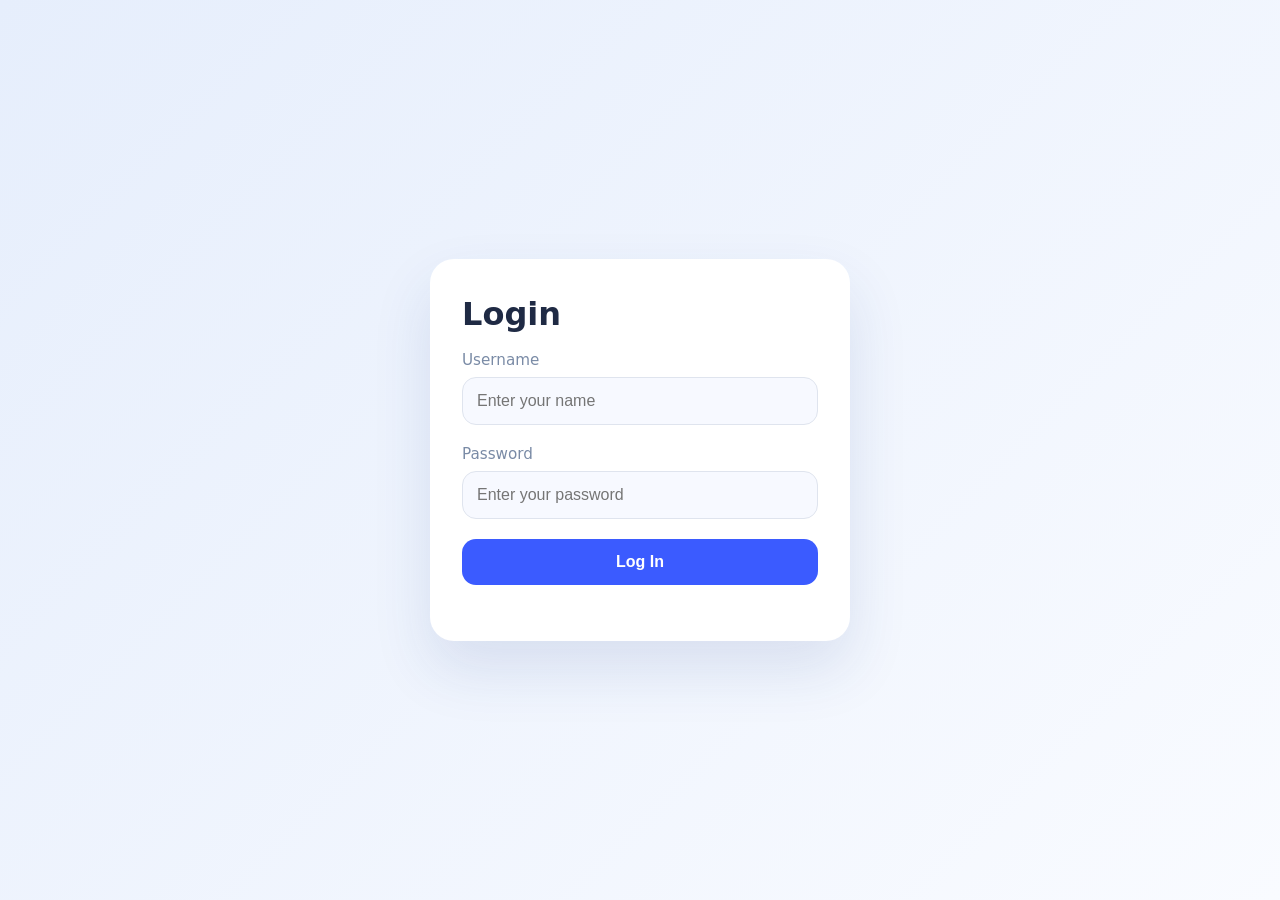
==== index.html @ acd59450 "update files" ====
<!DOCTYPE html>
<html lang="en">
<head>
  <meta charset="UTF-8">
  <meta name="viewport" content="width=device-width, initial-scale=1.0">
  <title>Login Demo</title>
  <link rel="stylesheet" href="style.css">
</head>
<body>
  <div class="container">
    <div class="card" id="login-card">
      <h1>Login</h1>
      <form id="login-form">
        <label for="username">Username</label>
        <input type="text" id="username" name="username" placeholder="Enter your name" required>

        <label for="password">Password</label>
        <input type="password" id="password" name="password" placeholder="Enter your password" required>

        <button type="submit">Log In</button>
        <p class="error-message" id="error-message"></p>
      </form>
    </div>

    <div class="card welcome-card hidden" id="welcome-card">
      <h1>Welcome</h1>
      <p id="welcome-text">Hello, user!</p>
      <button id="logout-button">Log Out</button>
    </div>
  </div>
  <script src="script.js"></script>
</body>
</html>
---- style.css ----
:root {
  --background: #f2f7ff;
  --card: #ffffff;
  --primary: #3b5bff;
  --text: #1f2a44;
  --muted: #7a8ba6;
  --error: #d64550;
}

* {
  box-sizing: border-box;
}

body {
  margin: 0;
  font-family: Inter, system-ui, -apple-system, BlinkMacSystemFont, "Segoe UI", sans-serif;
  background: linear-gradient(135deg, #e6eefc 0%, #f9fbff 100%);
  min-height: 100vh;
  display: grid;
  place-items: center;
  color: var(--text);
}

.container {
  width: min(420px, calc(100vw - 32px));
}

.card {
  background: var(--card);
  border-radius: 24px;
  box-shadow: 0 28px 60px rgba(36, 62, 138, 0.12);
  padding: 36px 32px;
  transition: transform 0.3s ease, opacity 0.3s ease;
}

.card.hidden {
  display: none;
}

h1 {
  margin: 0 0 18px;
  font-size: 2rem;
}

label {
  display: block;
  margin-bottom: 8px;
  color: var(--muted);
  font-size: 0.95rem;
}

input {
  width: 100%;
  padding: 14px 14px;
  margin-bottom: 20px;
  border: 1px solid #dfe4ee;
  border-radius: 14px;
  background: #f7f9ff;
  font-size: 1rem;
  color: var(--text);
}

button {
  width: 100%;
  padding: 14px 16px;
  border: none;
  border-radius: 14px;
  font-size: 1rem;
  font-weight: 600;
  color: #ffffff;
  background: var(--primary);
  cursor: pointer;
  transition: background 0.2s ease;
}

button:hover {
  background: #354ce8;
}

.error-message {
  min-height: 20px;
  margin: 0;
  color: var(--error);
  font-size: 0.95rem;
}

.welcome-card p {
  margin: 0 0 24px;
  font-size: 1.1rem;
  color: var(--muted);
}
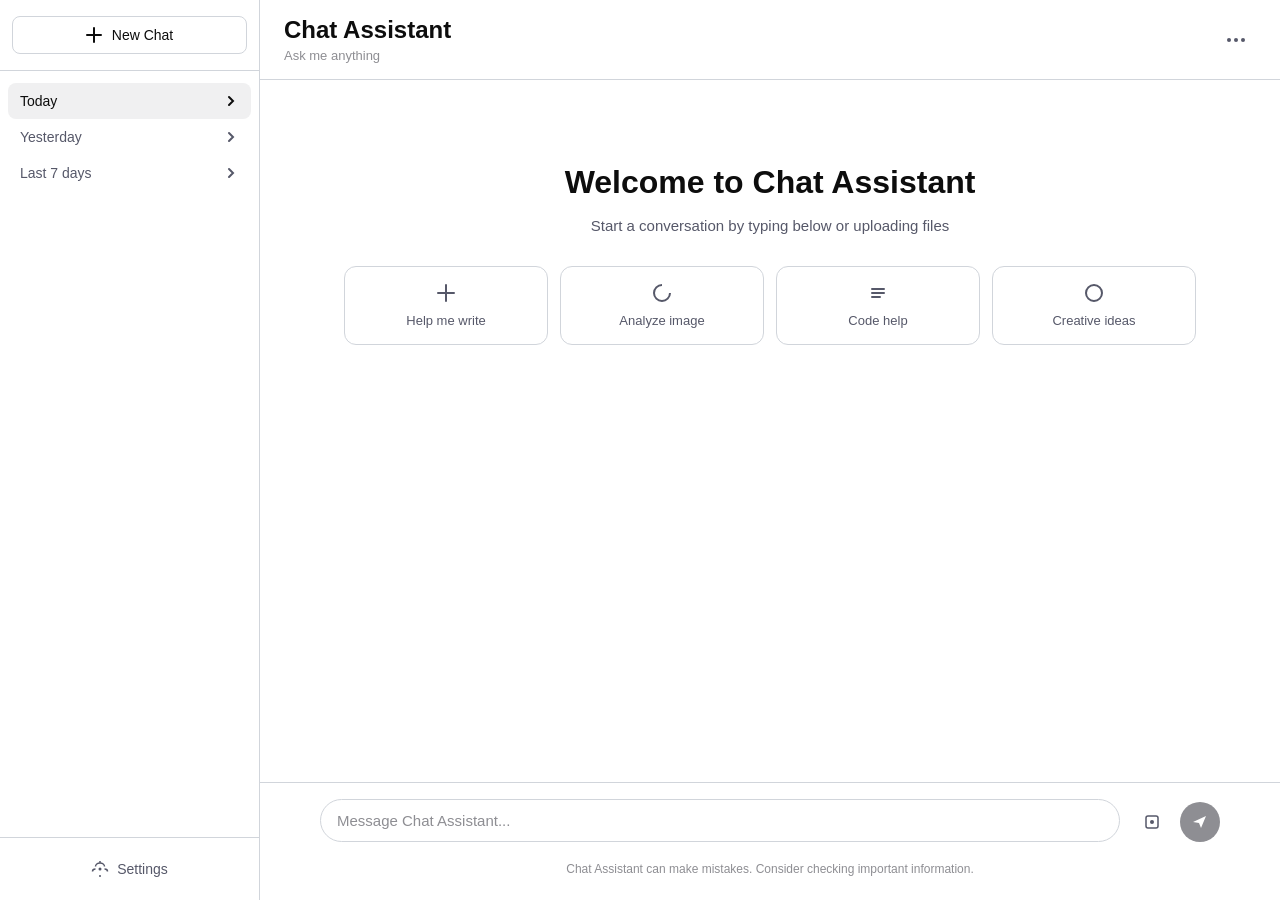
==== commit fa3101e2: "gpt" ====
--- a/index.html
+++ b/index.html
@@ -3,31 +3,137 @@
 <head>
   <meta charset="UTF-8">
   <meta name="viewport" content="width=device-width, initial-scale=1.0">
-  <title>Login Demo</title>
+  <title>ChatGPT Clone</title>
   <link rel="stylesheet" href="style.css">
 </head>
 <body>
-  <div class="container">
-    <div class="card" id="login-card">
-      <h1>Login</h1>
-      <form id="login-form">
-        <label for="username">Username</label>
-        <input type="text" id="username" name="username" placeholder="Enter your name" required>
+  <div class="app-container">
+    <!-- Sidebar -->
+    <aside class="sidebar">
+      <div class="sidebar-header">
+        <button class="new-chat-btn" id="new-chat-btn">
+          <svg width="16" height="16" viewBox="0 0 16 16" fill="none">
+            <path d="M8 1V15M1 8H15" stroke="currentColor" stroke-width="2" stroke-linecap="round"/>
+          </svg>
+          New Chat
+        </button>
+      </div>
 
-        <label for="password">Password</label>
-        <input type="password" id="password" name="password" placeholder="Enter your password" required>
+      <div class="chat-history" id="chat-history">
+        <div class="chat-item active">
+          <span>Today</span>
+          <svg width="16" height="16" viewBox="0 0 16 16" fill="none">
+            <path d="M6 4L10 8L6 12" stroke="currentColor" stroke-width="2" stroke-linecap="round"/>
+          </svg>
+        </div>
+        <div class="chat-item">
+          <span>Yesterday</span>
+          <svg width="16" height="16" viewBox="0 0 16 16" fill="none">
+            <path d="M6 4L10 8L6 12" stroke="currentColor" stroke-width="2" stroke-linecap="round"/>
+          </svg>
+        </div>
+        <div class="chat-item">
+          <span>Last 7 days</span>
+          <svg width="16" height="16" viewBox="0 0 16 16" fill="none">
+            <path d="M6 4L10 8L6 12" stroke="currentColor" stroke-width="2" stroke-linecap="round"/>
+          </svg>
+        </div>
+      </div>
 
-        <button type="submit">Log In</button>
-        <p class="error-message" id="error-message"></p>
-      </form>
-    </div>
+      <div class="sidebar-footer">
+        <button class="settings-btn">
+          <svg width="18" height="18" viewBox="0 0 18 18" fill="none">
+            <circle cx="9" cy="9" r="1.5" fill="currentColor"/>
+            <path d="M9 3C6.5 3 4.5 4.5 4.5 6.5M9 3C11.5 3 13.5 4.5 13.5 6.5M9 3V1" stroke="currentColor" stroke-width="1.5"/>
+            <path d="M4.5 9C3 9 1.5 10 1.5 11.5M13.5 9C15 9 16.5 10 16.5 11.5M9 15V17" stroke="currentColor" stroke-width="1.5"/>
+          </svg>
+          Settings
+        </button>
+      </div>
+    </aside>
 
-    <div class="card welcome-card hidden" id="welcome-card">
-      <h1>Welcome</h1>
-      <p id="welcome-text">Hello, user!</p>
-      <button id="logout-button">Log Out</button>
-    </div>
+    <!-- Main Chat Area -->
+    <main class="chat-container">
+      <!-- Header -->
+      <header class="chat-header">
+        <div class="header-title">
+          <h1>Chat Assistant</h1>
+          <p>Ask me anything</p>
+        </div>
+        <button class="menu-btn">
+          <svg width="24" height="24" viewBox="0 0 24 24" fill="none">
+            <circle cx="12" cy="12" r="2" fill="currentColor"/>
+            <circle cx="19" cy="12" r="2" fill="currentColor"/>
+            <circle cx="5" cy="12" r="2" fill="currentColor"/>
+          </svg>
+        </button>
+      </header>
+
+      <!-- Messages Area -->
+      <div class="messages-area" id="messages-area">
+        <div class="messages-container">
+          <div class="welcome-section">
+            <h2>Welcome to Chat Assistant</h2>
+            <p>Start a conversation by typing below or uploading files</p>
+            
+            <div class="suggested-prompts">
+              <div class="prompt-card">
+                <svg width="20" height="20" viewBox="0 0 20 20" fill="none">
+                  <path d="M10 2V18M2 10H18" stroke="currentColor" stroke-width="2" stroke-linecap="round"/>
+                </svg>
+                <span>Help me write</span>
+              </div>
+              <div class="prompt-card">
+                <svg width="20" height="20" viewBox="0 0 20 20" fill="none">
+                  <path d="M10 2C5.58 2 2 5.58 2 10S5.58 18 10 18S18 14.42 18 10" stroke="currentColor" stroke-width="2"/>
+                </svg>
+                <span>Analyze image</span>
+              </div>
+              <div class="prompt-card">
+                <svg width="20" height="20" viewBox="0 0 20 20" fill="none">
+                  <path d="M4 6H16M4 10H16M4 14H12" stroke="currentColor" stroke-width="2" stroke-linecap="round"/>
+                </svg>
+                <span>Code help</span>
+              </div>
+              <div class="prompt-card">
+                <svg width="20" height="20" viewBox="0 0 20 20" fill="none">
+                  <path d="M10 2C5.58 2 2 5.58 2 10S5.58 18 10 18S18 14.42 18 10S14.42 2 10 2Z" stroke="currentColor" stroke-width="2"/>
+                </svg>
+                <span>Creative ideas</span>
+              </div>
+            </div>
+          </div>
+        </div>
+      </div>
+
+      <!-- Input Area -->
+      <div class="input-section">
+        <div class="search-bar">
+          <textarea id="message-input" placeholder="Message Chat Assistant..." rows="1"></textarea>
+          
+          <div class="input-actions">
+            <button class="attach-btn" id="attach-btn" title="Upload media">
+              <svg width="20" height="20" viewBox="0 0 20 20" fill="none">
+                <path d="M14 4H6C4.9 4 4 4.9 4 6V14C4 15.1 4.9 16 6 16H14C15.1 16 16 15.1 16 14V6C16 4.9 15.1 4 14 4Z" stroke="currentColor" stroke-width="1.5"/>
+                <circle cx="10" cy="10" r="2" fill="currentColor"/>
+              </svg>
+            </button>
+            <input type="file" id="file-input" accept="image/*,video/*,audio/*,.pdf,.txt,.doc,.docx" hidden>
+            
+            <button class="send-btn" id="send-btn" title="Send message">
+              <svg width="16" height="16" viewBox="0 0 16 16" fill="none">
+                <path d="M1 8L14 2L9 14L7 9L1 8Z" fill="currentColor"/>
+              </svg>
+            </button>
+          </div>
+        </div>
+        
+        <div class="file-preview" id="file-preview"></div>
+        <p class="input-hint">Chat Assistant can make mistakes. Consider checking important information.</p>
+      </div>
+    </main>
   </div>
+
   <script src="script.js"></script>
 </body>
 </html>
--- a/style.css
+++ b/style.css
@@ -1,91 +1,400 @@
 :root {
-  --background: #f2f7ff;
-  --card: #ffffff;
-  --primary: #3b5bff;
-  --text: #1f2a44;
-  --muted: #7a8ba6;
-  --error: #d64550;
+  --bg-primary: #ffffff;
+  --bg-secondary: #f7f7f8;
+  --bg-tertiary: #ececf1;
+  --text-primary: #0d0d0d;
+  --text-secondary: #565869;
+  --text-tertiary: #8e8e93;
+  --border-color: #d1d5db;
+  --accent: #10a37f;
+  --accent-light: #e7f6f2;
+  --message-user: #10a37f;
+  --message-assistant: #f7f7f8;
+  --hover: #f0f0f1;
 }
 
 * {
   box-sizing: border-box;
 }
 
+html, body {
+  height: 100%;
+  margin: 0;
+  padding: 0;
+}
+
 body {
+  font-family: -apple-system, BlinkMacSystemFont, "Segoe UI", Helvetica, Arial, sans-serif;
+  background: var(--bg-primary);
+  color: var(--text-primary);
+  overflow: hidden;
+}
+
+.app-container {
+  display: flex;
+  height: 100vh;
+  background: var(--bg-primary);
+}
+
+/* Sidebar */
+.sidebar {
+  width: 260px;
+  background: var(--bg-primary);
+  border-right: 1px solid var(--border-color);
+  display: flex;
+  flex-direction: column;
+  overflow-y: auto;
+  flex-shrink: 0;
+}
+
+.sidebar-header {
+  padding: 16px 12px;
+  border-bottom: 1px solid var(--border-color);
+}
+
+.new-chat-btn {
+  width: 100%;
+  display: flex;
+  align-items: center;
+  justify-content: center;
+  gap: 10px;
+  padding: 10px 12px;
+  border: 1px solid var(--border-color);
+  border-radius: 8px;
+  background: var(--bg-primary);
+  color: var(--text-primary);
+  font-size: 14px;
+  font-weight: 500;
+  cursor: pointer;
+  transition: background 0.2s;
+}
+
+.new-chat-btn:hover {
+  background: var(--hover);
+}
+
+.chat-history {
+  flex: 1;
+  overflow-y: auto;
+  padding: 12px 0;
+}
+
+.chat-item {
+  display: flex;
+  align-items: center;
+  justify-content: space-between;
+  padding: 10px 12px;
+  margin: 0 8px;
+  border-radius: 8px;
+  font-size: 14px;
+  color: var(--text-secondary);
+  cursor: pointer;
+  transition: background 0.2s;
+}
+
+.chat-item:hover {
+  background: var(--hover);
+  color: var(--text-primary);
+}
+
+.chat-item.active {
+  background: var(--hover);
+  color: var(--text-primary);
+}
+
+.sidebar-footer {
+  padding: 12px;
+  border-top: 1px solid var(--border-color);
+}
+
+.settings-btn {
+  width: 100%;
+  display: flex;
+  align-items: center;
+  justify-content: center;
+  gap: 8px;
+  padding: 10px 12px;
+  border: none;
+  border-radius: 8px;
+  background: transparent;
+  color: var(--text-secondary);
+  font-size: 14px;
+  cursor: pointer;
+  transition: background 0.2s;
+}
+
+.settings-btn:hover {
+  background: var(--hover);
+  color: var(--text-primary);
+}
+
+/* Chat Container */
+.chat-container {
+  flex: 1;
+  display: flex;
+  flex-direction: column;
+  overflow: hidden;
+}
+
+/* Header */
+.chat-header {
+  display: flex;
+  align-items: center;
+  justify-content: space-between;
+  padding: 16px 24px;
+  border-bottom: 1px solid var(--border-color);
+  background: var(--bg-primary);
+}
+
+.header-title {
   margin: 0;
-  font-family: Inter, system-ui, -apple-system, BlinkMacSystemFont, "Segoe UI", sans-serif;
-  background: linear-gradient(135deg, #e6eefc 0%, #f9fbff 100%);
-  min-height: 100vh;
+}
+
+.header-title h1 {
+  margin: 0;
+  font-size: 24px;
+  font-weight: 600;
+}
+
+.header-title p {
+  margin: 4px 0 0;
+  font-size: 13px;
+  color: var(--text-tertiary);
+}
+
+.menu-btn {
+  background: none;
+  border: none;
+  cursor: pointer;
+  color: var(--text-secondary);
+  padding: 8px;
+  display: flex;
+  align-items: center;
+  justify-content: center;
+  border-radius: 8px;
+  transition: background 0.2s;
+}
+
+.menu-btn:hover {
+  background: var(--hover);
+  color: var(--text-primary);
+}
+
+/* Messages Area */
+.messages-area {
+  flex: 1;
+  overflow-y: auto;
+  padding: 24px;
+}
+
+.messages-container {
+  max-width: 900px;
+  margin: 0 auto;
+}
+
+.welcome-section {
+  text-align: center;
+  padding: 60px 24px;
+}
+
+.welcome-section h2 {
+  font-size: 32px;
+  font-weight: 600;
+  margin: 0 0 16px;
+  color: var(--text-primary);
+}
+
+.welcome-section p {
+  font-size: 15px;
+  color: var(--text-secondary);
+  margin: 0 0 32px;
+}
+
+.suggested-prompts {
   display: grid;
-  place-items: center;
-  color: var(--text);
-}
-
-.container {
-  width: min(420px, calc(100vw - 32px));
-}
-
-.card {
-  background: var(--card);
+  grid-template-columns: repeat(auto-fit, minmax(160px, 1fr));
+  gap: 12px;
+  margin-top: 24px;
+}
+
+.prompt-card {
+  display: flex;
+  flex-direction: column;
+  align-items: center;
+  gap: 10px;
+  padding: 16px;
+  border: 1px solid var(--border-color);
+  border-radius: 12px;
+  background: var(--bg-primary);
+  cursor: pointer;
+  transition: all 0.2s;
+  color: var(--text-secondary);
+  font-size: 13px;
+}
+
+.prompt-card:hover {
+  background: var(--hover);
+  border-color: var(--accent);
+  color: var(--accent);
+}
+
+/* Message Styles */
+.message {
+  display: flex;
+  gap: 12px;
+  margin-bottom: 16px;
+  animation: slideIn 0.3s ease-out;
+}
+
+@keyframes slideIn {
+  from {
+    opacity: 0;
+    transform: translateY(10px);
+  }
+  to {
+    opacity: 1;
+    transform: translateY(0);
+  }
+}
+
+.message.user {
+  justify-content: flex-end;
+}
+
+.message-content {
+  max-width: 60%;
+  padding: 12px 16px;
+  border-radius: 16px;
+  font-size: 15px;
+  line-height: 1.5;
+}
+
+.message.user .message-content {
+  background: var(--message-user);
+  color: white;
+  border-radius: 18px;
+}
+
+.message.assistant .message-content {
+  background: var(--message-assistant);
+  color: var(--text-primary);
+}
+
+/* Input Section */
+.input-section {
+  padding: 16px 24px 24px;
+  border-top: 1px solid var(--border-color);
+  background: var(--bg-primary);
+  flex-shrink: 0;
+}
+
+.search-bar {
+  display: flex;
+  gap: 12px;
+  max-width: 900px;
+  margin: 0 auto;
+}
+
+textarea {
+  flex: 1;
+  padding: 12px 16px;
+  border: 1px solid var(--border-color);
   border-radius: 24px;
-  box-shadow: 0 28px 60px rgba(36, 62, 138, 0.12);
-  padding: 36px 32px;
-  transition: transform 0.3s ease, opacity 0.3s ease;
-}
-
-.card.hidden {
-  display: none;
-}
-
-h1 {
-  margin: 0 0 18px;
-  font-size: 2rem;
-}
-
-label {
-  display: block;
-  margin-bottom: 8px;
-  color: var(--muted);
-  font-size: 0.95rem;
-}
-
-input {
-  width: 100%;
-  padding: 14px 14px;
-  margin-bottom: 20px;
-  border: 1px solid #dfe4ee;
-  border-radius: 14px;
-  background: #f7f9ff;
-  font-size: 1rem;
-  color: var(--text);
-}
-
-button {
-  width: 100%;
-  padding: 14px 16px;
+  font-family: inherit;
+  font-size: 15px;
+  resize: none;
+  max-height: 200px;
+  background: var(--bg-primary);
+  color: var(--text-primary);
+  outline: none;
+  transition: border-color 0.2s;
+}
+
+textarea:focus {
+  border-color: var(--accent);
+}
+
+textarea::placeholder {
+  color: var(--text-tertiary);
+}
+
+.input-actions {
+  display: flex;
+  gap: 8px;
+  align-items: flex-end;
+}
+
+.attach-btn,
+.send-btn {
+  width: 40px;
+  height: 40px;
   border: none;
-  border-radius: 14px;
-  font-size: 1rem;
-  font-weight: 600;
-  color: #ffffff;
-  background: var(--primary);
-  cursor: pointer;
-  transition: background 0.2s ease;
-}
-
-button:hover {
-  background: #354ce8;
-}
-
-.error-message {
-  min-height: 20px;
-  margin: 0;
-  color: var(--error);
-  font-size: 0.95rem;
-}
-
-.welcome-card p {
-  margin: 0 0 24px;
-  font-size: 1.1rem;
-  color: var(--muted);
-}
+  border-radius: 50%;
+  background: transparent;
+  color: var(--text-secondary);
+  cursor: pointer;
+  display: flex;
+  align-items: center;
+  justify-content: center;
+  transition: all 0.2s;
+  flex-shrink: 0;
+}
+
+.attach-btn:hover {
+  background: var(--hover);
+  color: var(--text-primary);
+}
+
+.send-btn {
+  background: var(--accent);
+  color: white;
+}
+
+.send-btn:hover {
+  background: #0a8f6f;
+}
+
+.send-btn:disabled {
+  background: var(--text-tertiary);
+  cursor: not-allowed;
+}
+
+.file-preview {
+  margin-top: 12px;
+  display: flex;
+  gap: 8px;
+  flex-wrap: wrap;
+}
+
+.file-item {
+  display: flex;
+  align-items: center;
+  gap: 8px;
+  padding: 8px 12px;
+  background: var(--bg-secondary);
+  border-radius: 8px;
+  font-size: 13px;
+  color: var(--text-secondary);
+}
+
+.file-item button {
+  background: none;
+  border: none;
+  color: var(--text-tertiary);
+  cursor: pointer;
+  padding: 0;
+  display: flex;
+  align-items: center;
+  justify-content: center;
+}
+
+.file-item button:hover {
+  color: var(--text-primary);
+}
+
+.input-hint {
+  font-size: 12px;
+  color: var(--text-tertiary);
+  margin: 8px 0 0;
+  text-align: center;
+}
